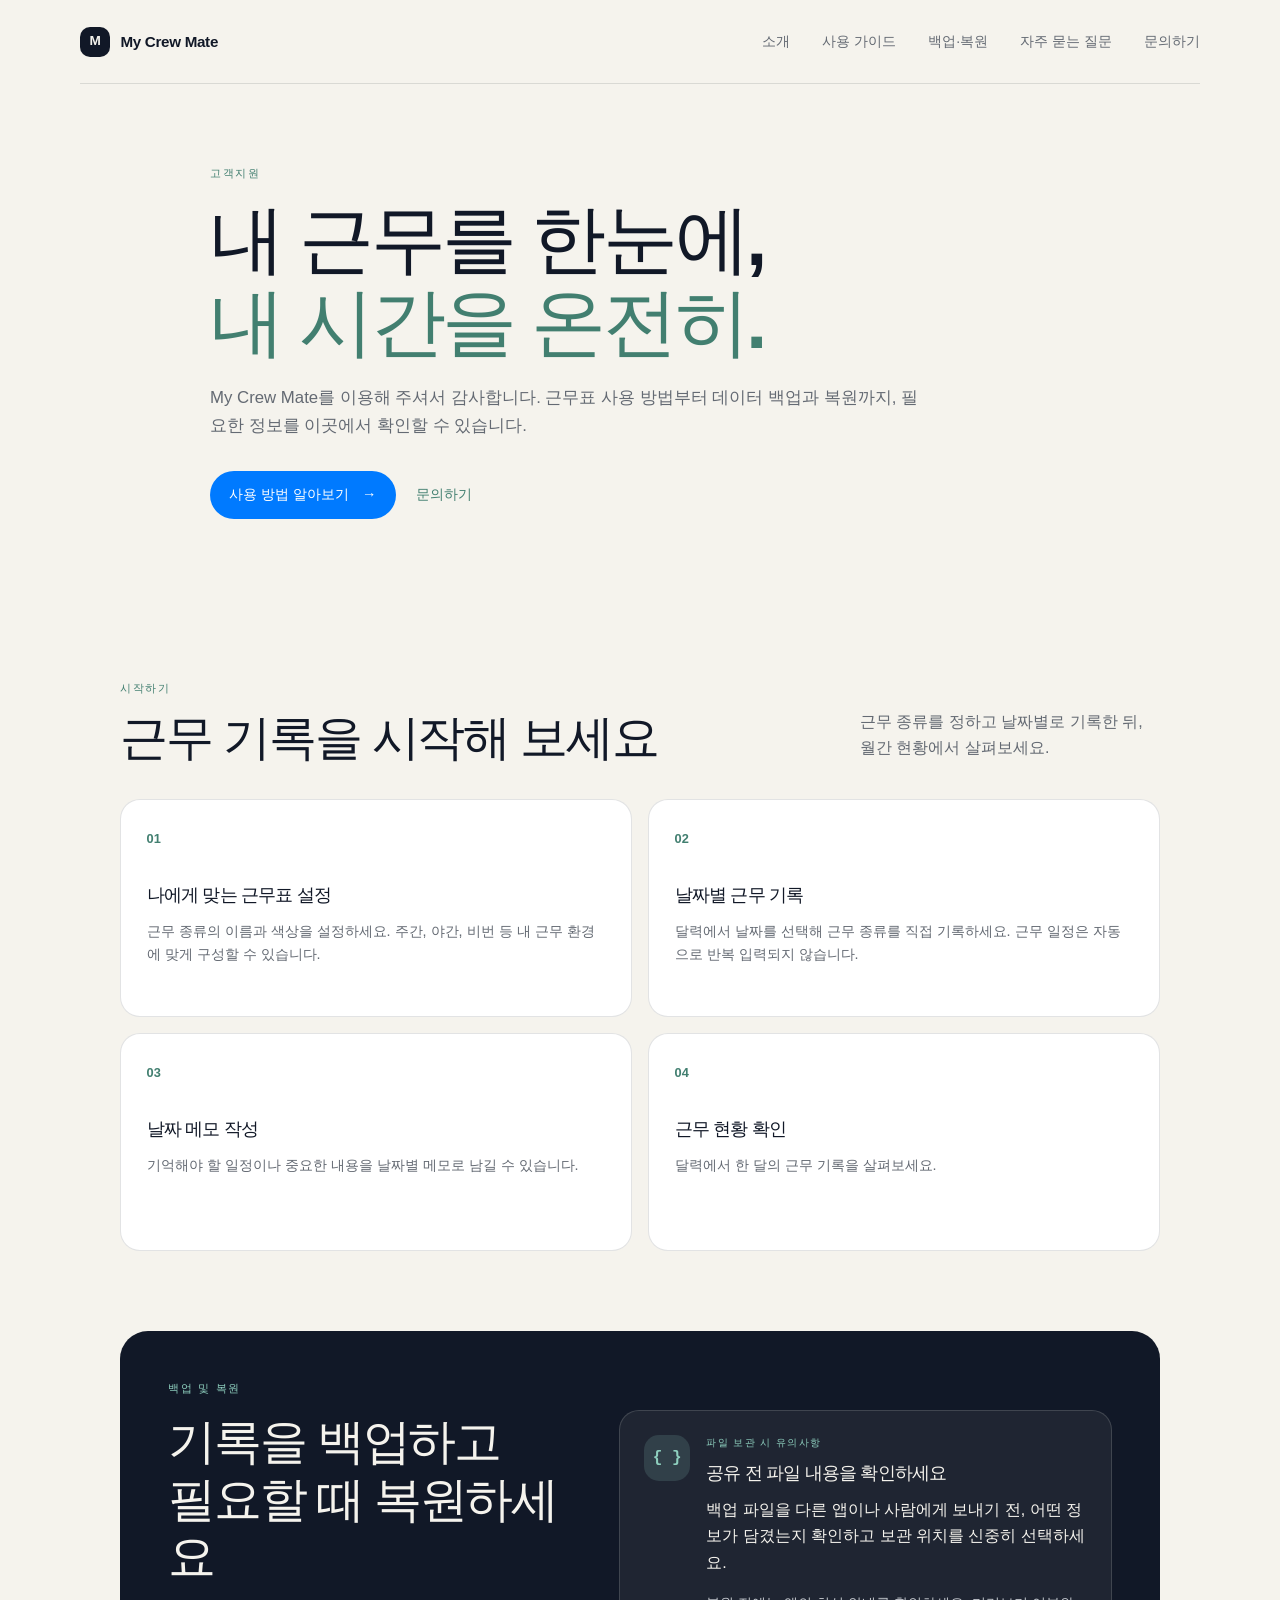
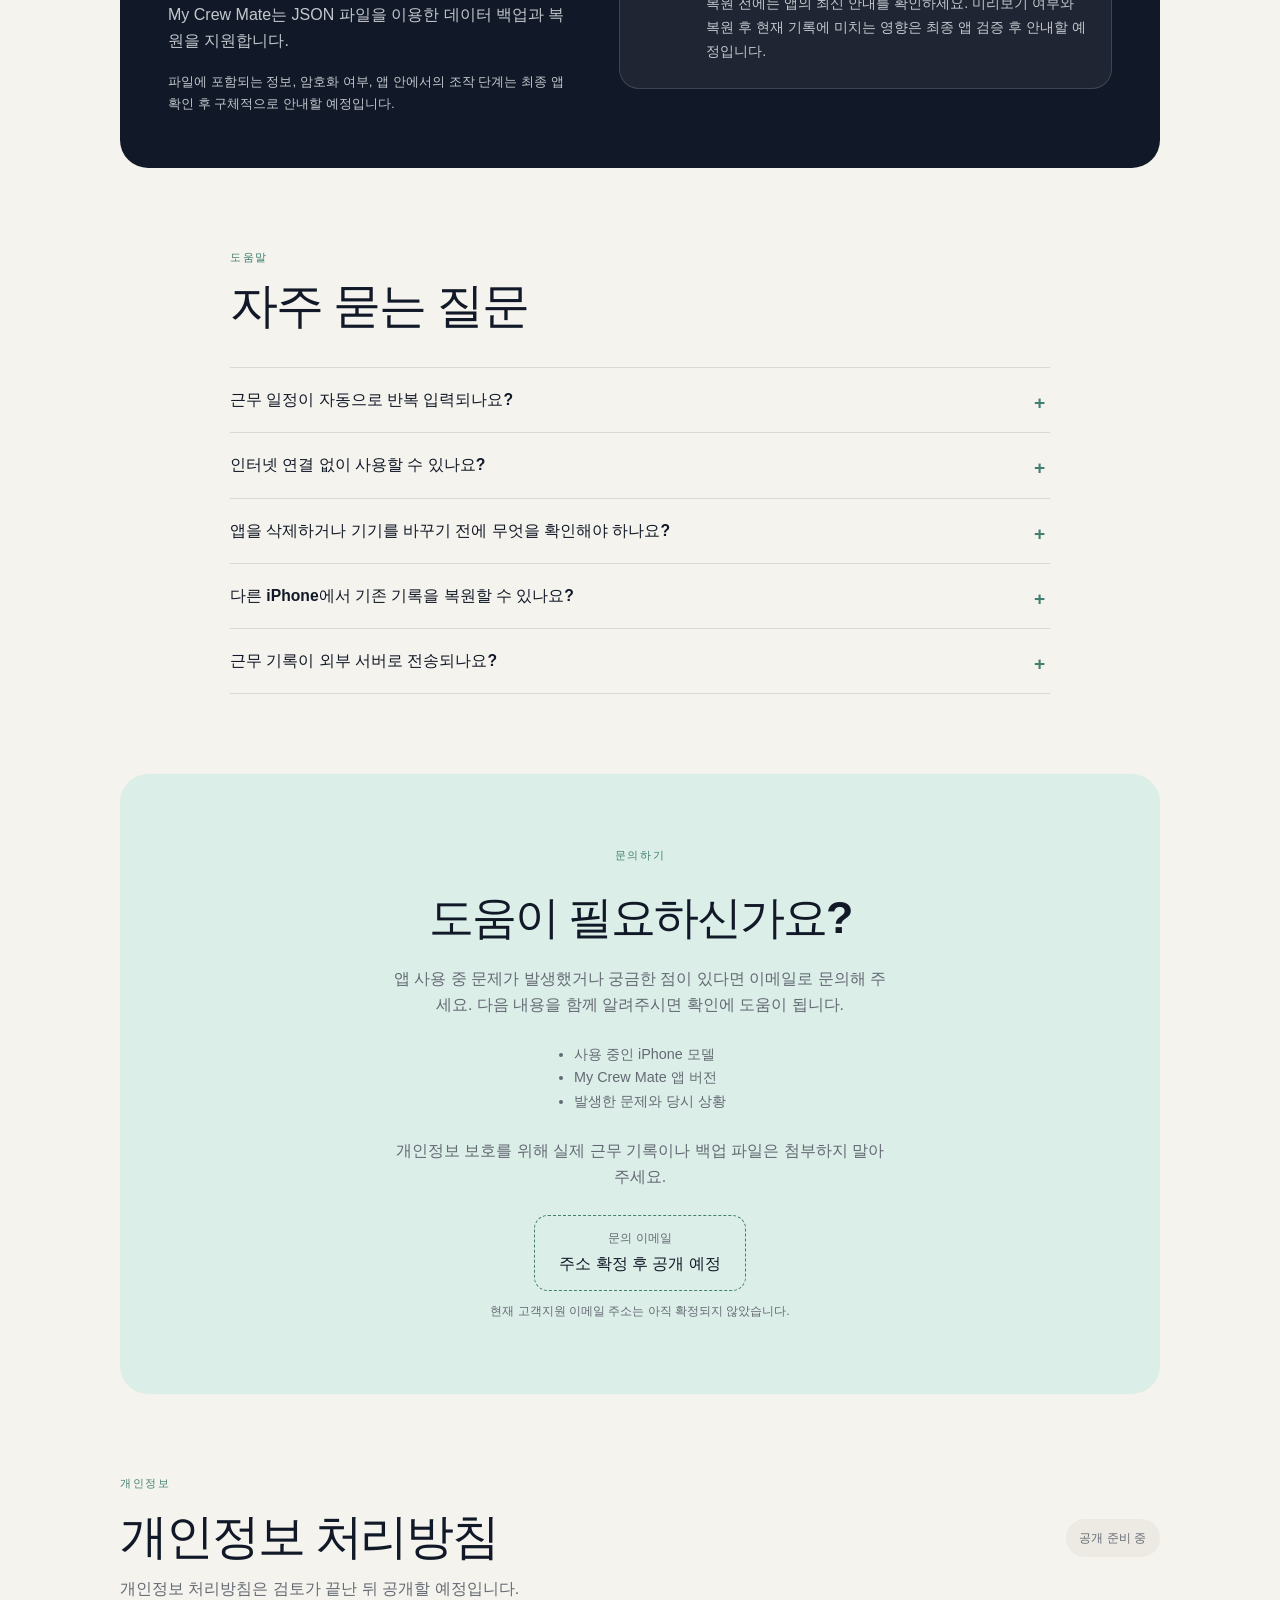
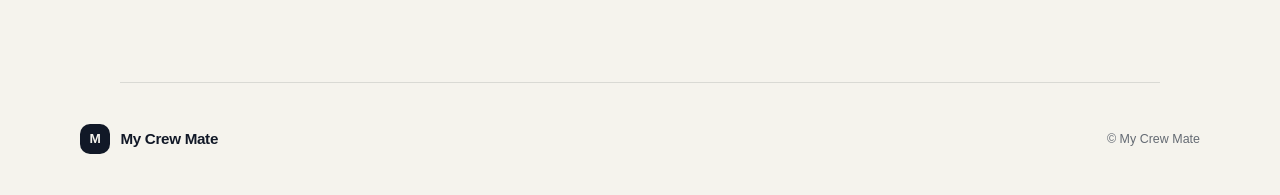
==== docs/index.html @ 354a3cb4 "Prepare Pages support site Co-authored-by: Copilot App <223556219+Copilot@users.noreply.github.com>" ====
<!doctype html>
<html lang="ko">
  <head>
    <meta charset="utf-8">
    <meta name="viewport" content="width=device-width, initial-scale=1">
    <meta name="theme-color" content="#111827">
    <meta name="description" content="My Crew Mate 사용 방법, JSON 백업·복원 안내와 고객지원 정보를 확인하세요.">
    <title>My Crew Mate 고객지원</title>
    <link rel="stylesheet" href="styles.css">
  </head>
  <body>
    <a class="skip-link" href="#main">본문으로 건너뛰기</a>
    <header class="site-header">
      <a class="brand" href="#intro" aria-label="My Crew Mate 고객지원 홈">
        <span class="brand-mark" aria-hidden="true">M</span>
        <span>My Crew Mate</span>
      </a>
      <nav aria-label="주요 메뉴">
        <a href="#intro">소개</a>
        <a href="#guide">사용 가이드</a>
        <a href="#backup">백업·복원</a>
        <a href="#faq">자주 묻는 질문</a>
        <a href="#support">문의하기</a>
      </nav>
    </header>

    <main id="main">
      <section class="hero section-shell" id="intro" aria-labelledby="intro-title">
        <div class="hero-copy">
          <p class="eyebrow">고객지원</p>
          <h1 id="intro-title">내 근무를 한눈에,<br><span>내 시간을 온전히.</span></h1>
          <p class="hero-description">
            My Crew Mate를 이용해 주셔서 감사합니다.
            근무표 사용 방법부터 데이터 백업과 복원까지, 필요한 정보를 이곳에서 확인할 수 있습니다.
          </p>
          <div class="hero-actions">
            <a class="button" href="#guide">사용 방법 알아보기 <span aria-hidden="true">→</span></a>
            <a class="text-link" href="#support">문의하기</a>
          </div>
        </div>
      </section>

      <section class="guide-section section-shell" id="guide" aria-labelledby="guide-title">
        <div class="section-heading">
          <div>
            <p class="eyebrow">시작하기</p>
            <h2 id="guide-title">근무 기록을 시작해 보세요</h2>
          </div>
          <p>근무 종류를 정하고 날짜별로 기록한 뒤, 월간 현황에서 살펴보세요.</p>
        </div>
        <div class="steps">
          <article class="step-card">
            <span class="step-number">01</span>
            <h3>나에게 맞는 근무표 설정</h3>
            <p>근무 종류의 이름과 색상을 설정하세요. 주간, 야간, 비번 등 내 근무 환경에 맞게 구성할 수 있습니다.</p>
          </article>
          <article class="step-card">
            <span class="step-number">02</span>
            <h3>날짜별 근무 기록</h3>
            <p>달력에서 날짜를 선택해 근무 종류를 직접 기록하세요. 근무 일정은 자동으로 반복 입력되지 않습니다.</p>
          </article>
          <article class="step-card">
            <span class="step-number">03</span>
            <h3>날짜 메모 작성</h3>
            <p>기억해야 할 일정이나 중요한 내용을 날짜별 메모로 남길 수 있습니다.</p>
          </article>
          <article class="step-card">
            <span class="step-number">04</span>
            <h3>근무 현황 확인</h3>
            <p>달력에서 한 달의 근무 기록을 살펴보세요.</p>
          </article>
        </div>
      </section>

      <section class="backup-section section-shell" id="backup" aria-labelledby="backup-title">
        <div class="backup-copy">
          <p class="eyebrow">백업 및 복원</p>
          <h2 id="backup-title">기록을 백업하고<br>필요할 때 복원하세요</h2>
          <p>My Crew Mate는 JSON 파일을 이용한 데이터 백업과 복원을 지원합니다.</p>
          <p class="verification-note">파일에 포함되는 정보, 암호화 여부, 앱 안에서의 조작 단계는 최종 앱 확인 후 구체적으로 안내할 예정입니다.</p>
        </div>
        <div class="backup-note">
          <span class="file-icon" aria-hidden="true">{ }</span>
          <div>
            <p class="note-label">파일 보관 시 유의사항</p>
            <h3>공유 전 파일 내용을 확인하세요</h3>
            <p>백업 파일을 다른 앱이나 사람에게 보내기 전, 어떤 정보가 담겼는지 확인하고 보관 위치를 신중히 선택하세요.</p>
            <p class="verification-note">복원 전에는 앱의 최신 안내를 확인하세요. 미리보기 여부와 복원 후 현재 기록에 미치는 영향은 최종 앱 검증 후 안내할 예정입니다.</p>
          </div>
        </div>
      </section>

      <section class="faq-section section-shell" id="faq" aria-labelledby="faq-title">
        <div class="section-heading">
          <div>
            <p class="eyebrow">도움말</p>
            <h2 id="faq-title">자주 묻는 질문</h2>
          </div>
        </div>
        <div class="faq-list">
          <details>
            <summary>근무 일정이 자동으로 반복 입력되나요?</summary>
            <p>아니요. 근무 일정은 자동으로 반복 입력되지 않으며, 사용자가 날짜별로 직접 기록합니다.</p>
          </details>
          <details>
            <summary>인터넷 연결 없이 사용할 수 있나요?</summary>
            <p>앱은 오프라인 기반 데이터 저장을 제공합니다. 인터넷 없이 사용할 수 있는 기능의 범위는 최종 앱에서 확인한 뒤 안내할 예정입니다.</p>
          </details>
          <details>
            <summary>앱을 삭제하거나 기기를 바꾸기 전에 무엇을 확인해야 하나요?</summary>
            <p>앱 삭제 또는 기기 변경 시 기록이 어떻게 처리되는지는 최종 앱 확인 후 안내할 예정입니다. 기록이 필요하다면 진행 전에 앱의 JSON 백업 기능과 완료 안내를 확인하세요.</p>
          </details>
          <details>
            <summary>다른 iPhone에서 기존 기록을 복원할 수 있나요?</summary>
            <p>JSON 파일을 이용한 백업 및 복원 기능을 제공합니다. 기기 간 파일 이동 방법과 복원 시 현재 기록에 미치는 영향은 앱의 최신 안내를 확인한 뒤 진행하세요.</p>
          </details>
          <details>
            <summary>근무 기록이 외부 서버로 전송되나요?</summary>
            <p>외부 서버 전송 여부는 앱과 연동 서비스의 최종 점검 후 확정하여 안내할 예정입니다. 현재는 전송 여부를 단정하지 않습니다.</p>
          </details>
        </div>
      </section>

      <section class="support-section section-shell" id="support" aria-labelledby="support-title">
        <p class="eyebrow">문의하기</p>
        <h2 id="support-title">도움이 필요하신가요?</h2>
        <p>앱 사용 중 문제가 발생했거나 궁금한 점이 있다면 이메일로 문의해 주세요. 다음 내용을 함께 알려주시면 확인에 도움이 됩니다.</p>
        <ul class="support-checklist">
          <li>사용 중인 iPhone 모델</li>
          <li>My Crew Mate 앱 버전</li>
          <li>발생한 문제와 당시 상황</li>
        </ul>
        <p>개인정보 보호를 위해 실제 근무 기록이나 백업 파일은 첨부하지 말아 주세요.</p>
        <div class="email-placeholder">
          <span>문의 이메일</span>
          <strong>주소 확정 후 공개 예정</strong>
        </div>
        <p class="placeholder-hint">현재 고객지원 이메일 주소는 아직 확정되지 않았습니다.</p>
      </section>

      <section class="privacy-section section-shell" id="privacy" aria-labelledby="privacy-title">
        <div>
          <p class="eyebrow">개인정보</p>
          <h2 id="privacy-title">개인정보 처리방침</h2>
          <p>개인정보 처리방침은 검토가 끝난 뒤 공개할 예정입니다.</p>
        </div>
        <span class="coming-soon" aria-disabled="true">공개 준비 중</span>
      </section>
    </main>

    <footer class="site-footer">
      <a class="brand" href="#intro">
        <span class="brand-mark" aria-hidden="true">M</span>
        <span>My Crew Mate</span>
      </a>
      <small>© My Crew Mate</small>
    </footer>
  </body>
</html>
---- docs/styles.css ----
:root {
  color-scheme: light dark;
  --page: #f5f3ed;
  --surface: #ffffff;
  --surface-muted: #eceae3;
  --text: #111827;
  --muted: #646a73;
  --line: rgba(17, 24, 39, 0.12);
  --accent: #427f70;
  --accent-soft: #dceee8;
  --button: #007aff;
  --shadow: 0 24px 70px rgba(17, 24, 39, 0.08);
  font-family: -apple-system, BlinkMacSystemFont, "Segoe UI", sans-serif;
  font-synthesis: none;
  text-rendering: optimizeLegibility;
}

* {
  box-sizing: border-box;
}

html {
  scroll-behavior: smooth;
}

body {
  margin: 0;
  background: var(--page);
  color: var(--text);
  line-height: 1.65;
}

a {
  color: inherit;
}

.skip-link {
  position: absolute;
  top: -5rem;
  left: 1rem;
  z-index: 2;
  padding: 0.75rem 1rem;
  border-radius: 0.75rem;
  background: var(--surface);
}

.skip-link:focus {
  top: 1rem;
}

.site-header,
.site-footer {
  display: flex;
  align-items: center;
  justify-content: space-between;
  width: min(1120px, calc(100% - 3rem));
  margin-inline: auto;
}

.site-header {
  min-height: 84px;
  border-bottom: 1px solid var(--line);
}

.brand {
  display: inline-flex;
  align-items: center;
  gap: 0.65rem;
  font-size: 0.95rem;
  font-weight: 700;
  letter-spacing: -0.02em;
  text-decoration: none;
}

.brand-mark {
  display: grid;
  width: 30px;
  height: 30px;
  place-items: center;
  border-radius: 10px;
  background: #111827;
  color: #f5f3ed;
  font-size: 0.85rem;
}

nav {
  display: flex;
  align-items: center;
  gap: clamp(1rem, 3vw, 2rem);
}

nav a,
.site-footer > a:not(.brand) {
  color: var(--muted);
  font-size: 0.88rem;
  text-decoration: none;
}

nav a:hover,
.site-footer > a:not(.brand):hover {
  color: var(--text);
}

.section-shell {
  width: min(1040px, calc(100% - 3rem));
  margin-inline: auto;
}

.hero {
  display: grid;
  min-height: 440px;
  max-width: 860px;
  grid-template-columns: minmax(0, 1fr);
  align-items: center;
  padding-block: 5rem;
}

.eyebrow,
.calendar-caption,
.note-label {
  margin: 0 0 1rem;
  color: var(--accent);
  font-size: 0.7rem;
  font-weight: 750;
  letter-spacing: 0.15em;
}

h1,
h2,
h3,
p {
  margin-top: 0;
}

h1,
h2,
h3 {
  letter-spacing: -0.045em;
}

h1 {
  margin-bottom: 1.25rem;
  font-size: clamp(2.7rem, 6vw, 4.7rem);
  line-height: 1.1;
}

h1 span {
  color: var(--accent);
}

.hero-description {
  max-width: 720px;
  margin-bottom: 2rem;
  color: var(--muted);
  font-size: 1.05rem;
}

.hero-actions {
  display: flex;
  align-items: center;
  flex-wrap: wrap;
  gap: 1.25rem;
}

.text-link {
  color: var(--accent);
  font-size: 0.9rem;
  font-weight: 650;
  text-decoration: none;
}

.text-link:hover {
  text-decoration: underline;
}

.button {
  display: inline-flex;
  min-height: 48px;
  align-items: center;
  gap: 0.8rem;
  padding: 0.7rem 1.2rem;
  border-radius: 999px;
  background: var(--button);
  color: #fff;
  font-size: 0.9rem;
  font-weight: 650;
  text-decoration: none;
}

.button:hover {
  filter: brightness(0.94);
}

.calendar-card {
  padding: 1.8rem;
  border: 1px solid var(--line);
  border-radius: 24px;
  background: var(--surface);
  box-shadow: var(--shadow);
  transform: rotate(2deg);
}

.calendar-top {
  display: flex;
  align-items: flex-start;
  justify-content: space-between;
  margin-bottom: 1.7rem;
}

.calendar-caption {
  display: block;
  margin-bottom: 0.35rem;
  font-size: 0.58rem;
}

.calendar-month {
  margin-bottom: 0;
  font-size: 1.3rem;
  font-weight: 700;
}

.calendar-icon {
  display: grid;
  width: 38px;
  height: 38px;
  place-items: center;
  border-radius: 14px;
  background: var(--accent-soft);
  color: var(--accent);
}

.calendar-grid {
  display: grid;
  grid-template-columns: repeat(7, 1fr);
  gap: 0.5rem 0.2rem;
  text-align: center;
}

.calendar-grid span {
  position: relative;
  display: grid;
  min-height: 34px;
  place-items: center;
  font-size: 0.78rem;
}

.calendar-grid span:nth-child(-n + 7) {
  min-height: 26px;
  color: var(--muted);
  font-size: 0.68rem;
}

.calendar-grid .muted {
  color: var(--muted);
  opacity: 0.45;
}

.calendar-grid .shift {
  border-radius: 50%;
  background: var(--accent-soft);
  color: var(--accent);
  font-weight: 700;
}

.calendar-grid i,
.calendar-note span {
  width: 5px;
  height: 5px;
  border-radius: 50%;
  background: var(--accent);
}

.calendar-grid i {
  position: absolute;
  bottom: 3px;
}

.calendar-note {
  display: flex;
  align-items: center;
  gap: 0.5rem;
  margin: 1.25rem 0 0;
  color: var(--muted);
  font-size: 0.75rem;
}

.intro {
  display: grid;
  grid-template-columns: 1fr 0.8fr;
  align-items: end;
  gap: 4rem;
  padding-block: 5rem;
  border-top: 1px solid var(--line);
}

.intro h2,
.section-heading h2,
.backup-copy h2,
.privacy-section h2 {
  margin-bottom: 0;
  font-size: clamp(2rem, 4vw, 3rem);
  line-height: 1.2;
}

.intro > p,
.section-heading > p,
.backup-copy > p:not(.eyebrow),
.privacy-section > div > p:not(.eyebrow) {
  max-width: 470px;
  margin-bottom: 0.3rem;
  color: var(--muted);
}

.guide-section,
.features,
.faq-section {
  padding-block: 5rem;
}

.section-heading {
  display: flex;
  align-items: end;
  justify-content: space-between;
  gap: 2rem;
  margin-bottom: 2rem;
}

.section-heading .eyebrow {
  margin-bottom: 0.7rem;
}

.section-heading > p {
  max-width: 300px;
}

.steps {
  display: grid;
  grid-template-columns: repeat(2, minmax(0, 1fr));
  gap: 1rem;
}

.step-card,
.feature-card {
  border: 1px solid var(--line);
  border-radius: 20px;
  background: var(--surface);
}

.step-card {
  min-height: 218px;
  padding: 1.6rem;
}

.step-number {
  display: inline-block;
  margin-bottom: 2rem;
  color: var(--accent);
  font-size: 0.8rem;
  font-weight: 750;
}

.step-card h3,
.feature-card h3,
.backup-note h3 {
  margin-bottom: 0.55rem;
  font-size: 1.12rem;
}

.step-card p,
.feature-card p,
.backup-note p:last-child {
  margin-bottom: 0;
  color: var(--muted);
  font-size: 0.9rem;
}

.features {
  border-top: 1px solid var(--line);
}

.feature-grid {
  display: grid;
  grid-template-columns: 1fr 1fr;
  gap: 1rem;
}

.feature-card {
  display: flex;
  min-height: 170px;
  align-items: flex-start;
  gap: 1rem;
  padding: 1.5rem;
}

.feature-symbol {
  display: grid;
  width: 40px;
  height: 40px;
  flex: 0 0 auto;
  place-items: center;
  border-radius: 14px;
  background: var(--accent-soft);
  color: var(--accent);
  font-size: 1.2rem;
}

.feature-card h3 {
  margin-top: 0.2rem;
}

.backup-section {
  display: grid;
  grid-template-columns: 0.9fr 1.1fr;
  align-items: center;
  gap: 3rem;
  padding: 3rem;
  border-radius: 28px;
  background: #111827;
  color: #f5f3ed;
}

.backup-copy .eyebrow {
  color: #8ecfbe;
}

.backup-copy > p:not(.eyebrow) {
  margin-top: 1rem;
  color: #c4c8ce;
}

.backup-copy .verification-note,
.backup-note .verification-note {
  font-size: 0.84rem;
}

.backup-note .verification-note {
  margin: 0.8rem 0 0;
  color: #c4c8ce;
}

.backup-note {
  display: flex;
  gap: 1rem;
  padding: 1.5rem;
  border: 1px solid rgba(245, 243, 237, 0.15);
  border-radius: 20px;
  background: rgba(245, 243, 237, 0.06);
}

.file-icon {
  display: grid;
  width: 46px;
  height: 46px;
  flex: 0 0 auto;
  place-items: center;
  border-radius: 15px;
  background: rgba(142, 207, 190, 0.16);
  color: #8ecfbe;
  font-family: ui-monospace, monospace;
  font-weight: 700;
}

.backup-note .note-label {
  margin-bottom: 0.5rem;
  color: #8ecfbe;
  font-size: 0.6rem;
}

.backup-note h3 {
  color: #f5f3ed;
}

.backup-note p:last-child {
  color: #c4c8ce;
}

.faq-section {
  max-width: 820px;
}

.faq-list {
  border-top: 1px solid var(--line);
}

.faq-list details {
  border-bottom: 1px solid var(--line);
}

.faq-list summary {
  position: relative;
  padding: 1.2rem 2rem 1.2rem 0;
  cursor: pointer;
  font-size: 0.98rem;
  font-weight: 650;
  list-style: none;
}

.faq-list summary::-webkit-details-marker {
  display: none;
}

.faq-list summary::after {
  position: absolute;
  right: 0.3rem;
  content: "+";
  color: var(--accent);
  font-size: 1.2rem;
}

.faq-list details[open] summary::after {
  content: "−";
}

.faq-list details p {
  max-width: 700px;
  margin: -0.25rem 0 1.3rem;
  color: var(--muted);
  font-size: 0.9rem;
}

.support-section {
  padding-block: 4.5rem;
  border-radius: 28px;
  background: var(--accent-soft);
  text-align: center;
}

.support-section h2 {
  margin-bottom: 0.7rem;
  font-size: clamp(2rem, 4vw, 2.8rem);
}

.support-section > p:not(.eyebrow, .placeholder-hint) {
  max-width: 500px;
  margin: 0 auto 1.5rem;
  color: var(--muted);
}

.support-checklist {
  display: inline-block;
  margin: 0 auto 1.5rem;
  padding-left: 1.25rem;
  color: var(--muted);
  font-size: 0.9rem;
  text-align: left;
}

.email-placeholder {
  display: inline-flex;
  flex-direction: column;
  gap: 0.15rem;
  padding: 0.8rem 1.5rem;
  border: 1px dashed var(--accent);
  border-radius: 14px;
  color: var(--text);
}

.email-placeholder span,
.placeholder-hint {
  color: var(--muted);
  font-size: 0.75rem;
}

.email-placeholder strong {
  font-size: 1rem;
}

.placeholder-hint {
  margin: 0.7rem 0 0;
}

.privacy-section {
  display: flex;
  align-items: center;
  justify-content: space-between;
  gap: 2rem;
  padding-block: 5rem;
  border-bottom: 1px solid var(--line);
}

.privacy-section h2 {
  margin-bottom: 0.6rem;
}

.privacy-section > div > p:not(.eyebrow) {
  margin-bottom: 0;
}

.back-link {
  display: inline-flex;
  align-items: center;
  gap: 0.4rem;
  margin-top: 1rem;
  color: var(--accent);
  font-size: 0.9rem;
  font-weight: 650;
  text-decoration: none;
}

.back-link:hover {
  text-decoration: underline;
}

.policy-main {
  padding-block: 4.5rem 5rem;
}

.policy-main > h1 {
  margin-bottom: 1.3rem;
  font-size: clamp(2.4rem, 5vw, 3.8rem);
}

.policy-introduction {
  max-width: 760px;
  margin-bottom: 1.8rem;
}

.policy-introduction p {
  margin-bottom: 0.8rem;
  color: var(--muted);
}

.policy-introduction p:last-child {
  margin-bottom: 0;
}

.draft-notice {
  padding: 1.3rem 1.5rem;
  border: 1px solid var(--line);
  border-left: 4px solid var(--accent);
  border-radius: 12px;
  background: var(--surface);
}

.draft-notice strong {
  color: var(--accent);
}

.draft-notice p {
  margin: 0.35rem 0 0;
  color: var(--muted);
}

.draft-notice ul,
.policy-content ul {
  display: grid;
  gap: 0.45rem;
  margin: 0.9rem 0 0;
  padding-left: 1.25rem;
  color: var(--muted);
}

.policy-content ul {
  gap: 0.6rem;
  margin-block: 1rem;
}

.policy-content {
  max-width: 760px;
  margin-top: 2rem;
}

.policy-content section {
  padding-block: 1.5rem;
  border-bottom: 1px solid var(--line);
}

.policy-content h2 {
  margin-bottom: 0.65rem;
  font-size: 1.2rem;
}

.policy-content p {
  margin-bottom: 0;
  color: var(--muted);
}

.policy-content p + p {
  margin-top: 0.7rem;
}

.policy-content li {
  padding-left: 0.15rem;
}

.policy-content .verification-callout {
  margin-block: 1rem;
  padding: 1rem 1.15rem;
  border: 1px solid var(--line);
  border-left: 3px solid var(--accent);
  border-radius: 12px;
  background: var(--surface);
}

.policy-content .verification-callout p {
  margin: 0.45rem 0 0;
}

.verification-label {
  display: inline-block;
  margin-left: 0.35rem;
  color: var(--accent);
  font-size: 0.78rem;
  font-weight: 650;
}

.policy-content strong {
  color: var(--text);
}

.policy-content .policy-small {
  font-size: 0.83rem;
}

.coming-soon {
  flex: 0 0 auto;
  padding: 0.55rem 0.85rem;
  border-radius: 999px;
  background: var(--surface-muted);
  color: var(--muted);
  font-size: 0.78rem;
}

.site-footer {
  min-height: 112px;
  gap: 1rem;
}

.site-footer p,
.site-footer small {
  margin-bottom: 0;
  color: var(--muted);
  font-size: 0.78rem;
}

@media (prefers-color-scheme: dark) {
  :root {
    --page: #111827;
    --surface: #1b2433;
    --surface-muted: #283445;
    --text: #f5f3ed;
    --muted: #b6bdc7;
    --line: rgba(245, 243, 237, 0.14);
    --accent: #8ecfbe;
    --accent-soft: #263d3b;
    --shadow: 0 24px 70px rgba(0, 0, 0, 0.22);
  }

  .brand-mark {
    background: #f5f3ed;
    color: #111827;
  }

  .backup-section {
    border: 1px solid var(--line);
  }

  .support-section {
    color: var(--text);
  }
}

@media (max-width: 700px) {
  .site-header,
  .site-footer,
  .section-shell {
    width: min(560px, calc(100% - 2rem));
  }

  .site-header {
    min-height: 72px;
    flex-wrap: wrap;
    gap: 0.6rem;
    padding-block: 0.8rem;
  }

  nav {
    width: 100%;
    flex-wrap: wrap;
    justify-content: flex-start;
    gap: 0.35rem 1rem;
  }

  nav a {
    flex: 0 0 auto;
    font-size: 0.78rem;
  }

  .hero {
    min-height: unset;
    grid-template-columns: 1fr;
    gap: 3rem;
    padding-block: 4rem 3.5rem;
  }

  h1 {
    font-size: clamp(2rem, 8vw, 3rem);
  }

  .calendar-card {
    width: min(100%, 390px);
    justify-self: center;
  }

  .intro {
    grid-template-columns: 1fr;
    gap: 1.2rem;
    padding-block: 3.5rem;
  }

  .guide-section,
  .features,
  .faq-section {
    padding-block: 3.5rem;
  }

  .section-heading {
    display: block;
  }

  .section-heading > p {
    margin-top: 0.8rem;
  }

  .steps,
  .feature-grid,
  .backup-section {
    grid-template-columns: 1fr;
  }

  .step-card {
    min-height: 0;
  }

  .step-number {
    margin-bottom: 1.2rem;
  }

  .backup-section {
    gap: 1.5rem;
    padding: 1.5rem;
    border-radius: 22px;
  }

  .support-section {
    padding: 3.5rem 1rem;
  }

  .privacy-section {
    align-items: flex-start;
    flex-direction: column;
    gap: 1rem;
    padding-block: 3.5rem;
  }

  .site-footer {
    align-items: flex-start;
    flex-direction: column;
    padding-block: 1.5rem;
  }
}

@media (prefers-reduced-motion: reduce) {
  html {
    scroll-behavior: auto;
  }
}
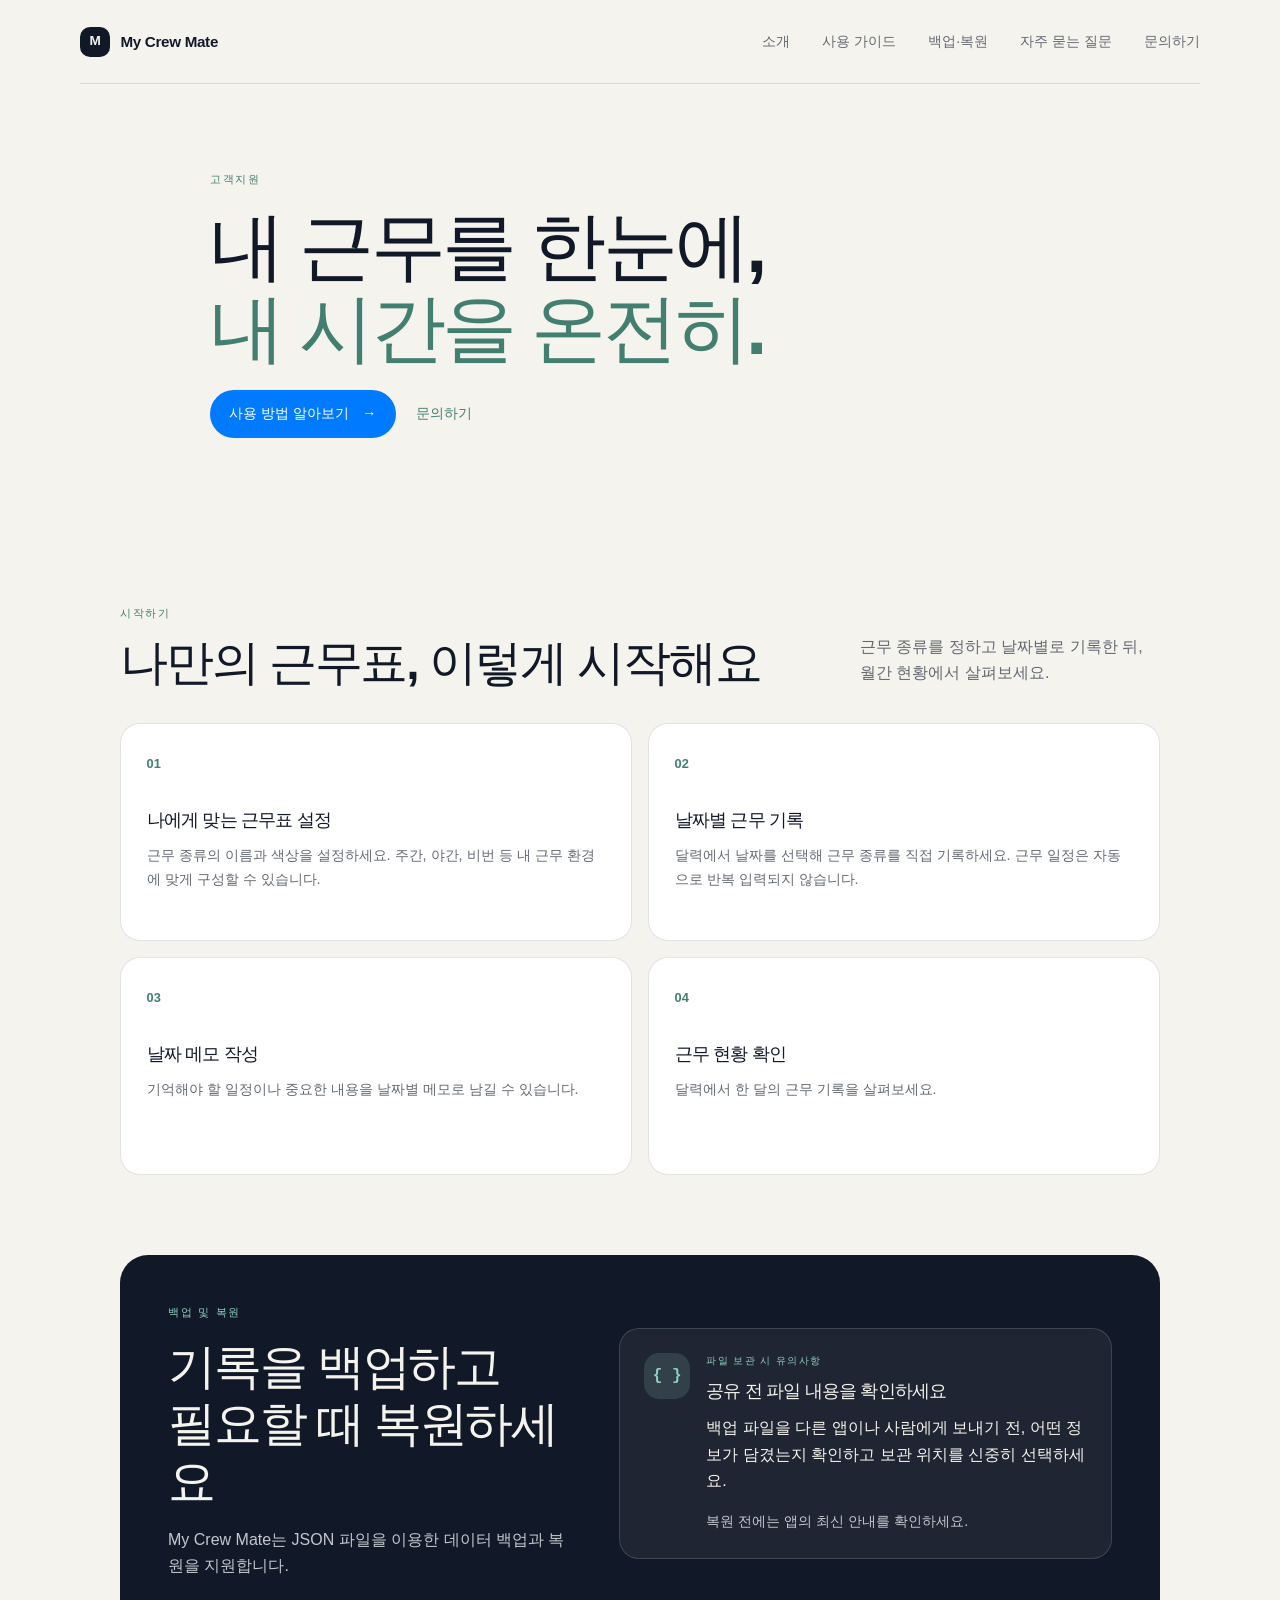
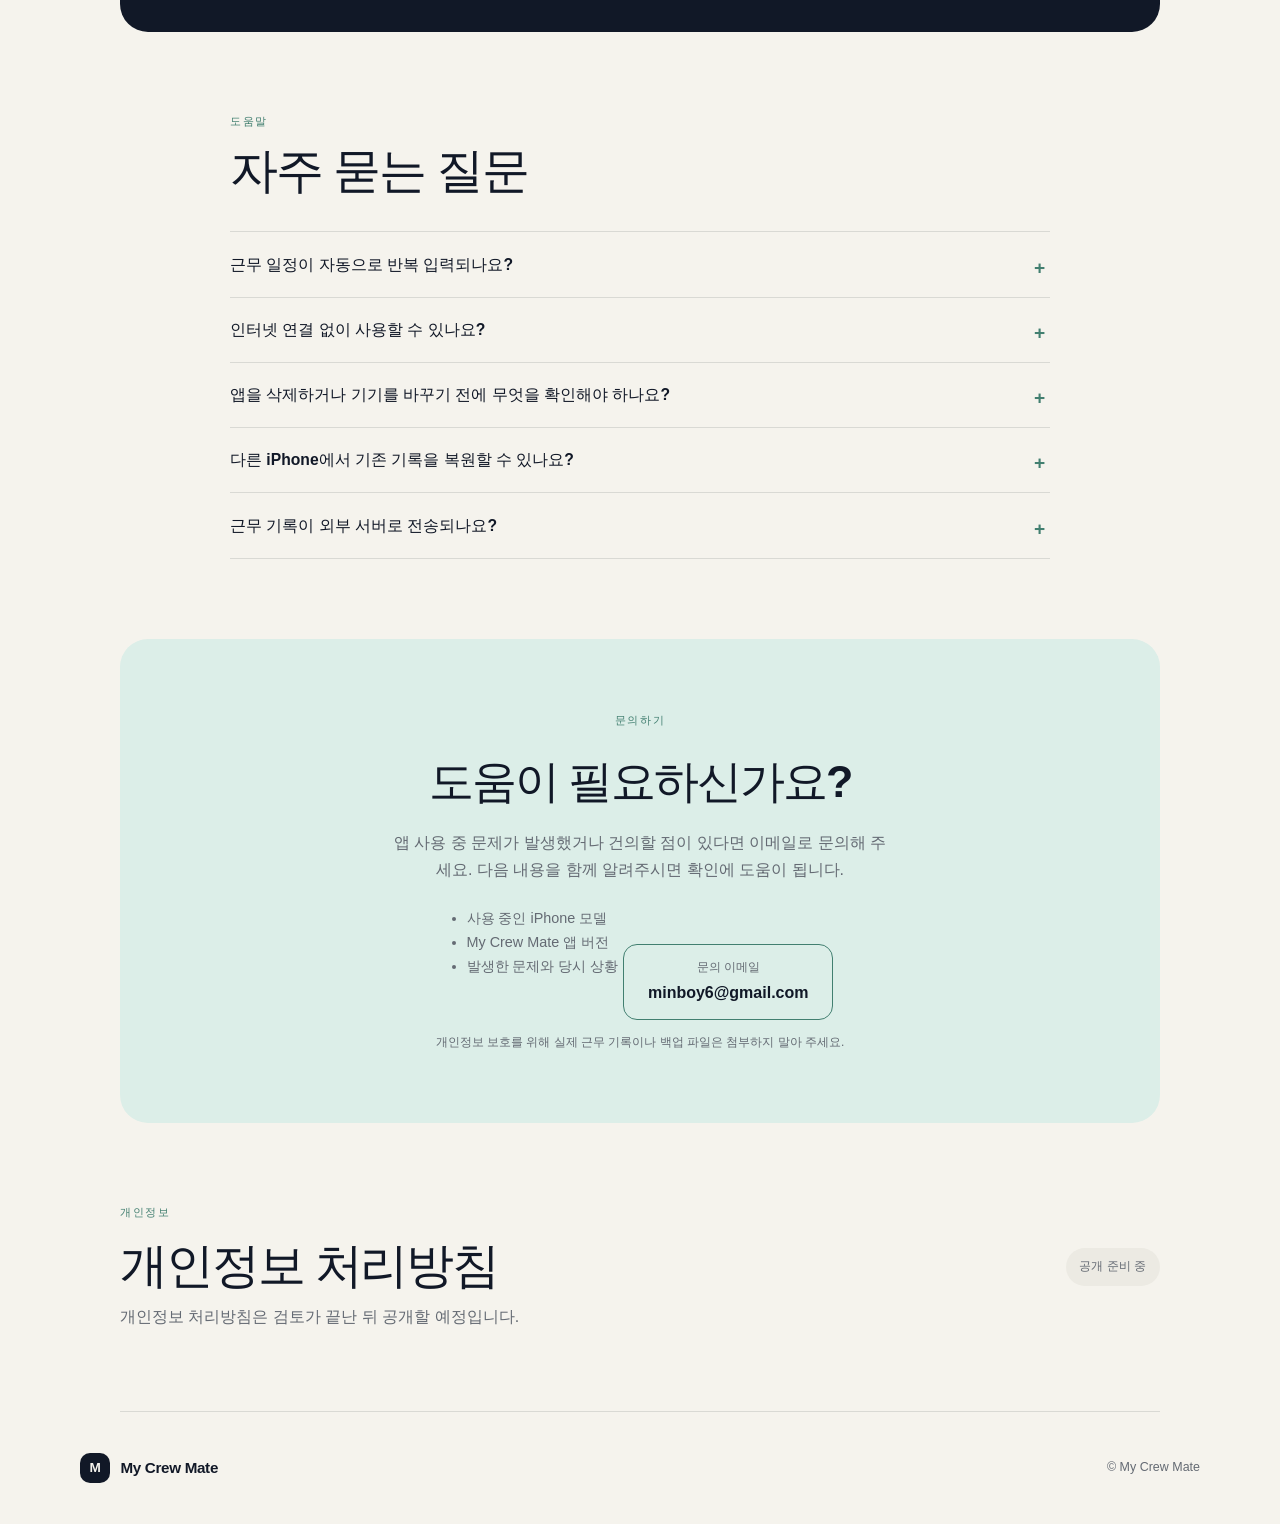
==== commit eeab9e31: "content: refine support site copy and publish contact email" ====
--- a/docs/index.html
+++ b/docs/index.html
@@ -29,10 +29,6 @@
         <div class="hero-copy">
           <p class="eyebrow">고객지원</p>
           <h1 id="intro-title">내 근무를 한눈에,<br><span>내 시간을 온전히.</span></h1>
-          <p class="hero-description">
-            My Crew Mate를 이용해 주셔서 감사합니다.
-            근무표 사용 방법부터 데이터 백업과 복원까지, 필요한 정보를 이곳에서 확인할 수 있습니다.
-          </p>
           <div class="hero-actions">
             <a class="button" href="#guide">사용 방법 알아보기 <span aria-hidden="true">→</span></a>
             <a class="text-link" href="#support">문의하기</a>
@@ -44,7 +40,7 @@
         <div class="section-heading">
           <div>
             <p class="eyebrow">시작하기</p>
-            <h2 id="guide-title">근무 기록을 시작해 보세요</h2>
+            <h2 id="guide-title">나만의 근무표, 이렇게 시작해요</h2>
           </div>
           <p>근무 종류를 정하고 날짜별로 기록한 뒤, 월간 현황에서 살펴보세요.</p>
         </div>
@@ -77,7 +73,6 @@
           <p class="eyebrow">백업 및 복원</p>
           <h2 id="backup-title">기록을 백업하고<br>필요할 때 복원하세요</h2>
           <p>My Crew Mate는 JSON 파일을 이용한 데이터 백업과 복원을 지원합니다.</p>
-          <p class="verification-note">파일에 포함되는 정보, 암호화 여부, 앱 안에서의 조작 단계는 최종 앱 확인 후 구체적으로 안내할 예정입니다.</p>
         </div>
         <div class="backup-note">
           <span class="file-icon" aria-hidden="true">{ }</span>
@@ -85,7 +80,7 @@
             <p class="note-label">파일 보관 시 유의사항</p>
             <h3>공유 전 파일 내용을 확인하세요</h3>
             <p>백업 파일을 다른 앱이나 사람에게 보내기 전, 어떤 정보가 담겼는지 확인하고 보관 위치를 신중히 선택하세요.</p>
-            <p class="verification-note">복원 전에는 앱의 최신 안내를 확인하세요. 미리보기 여부와 복원 후 현재 기록에 미치는 영향은 최종 앱 검증 후 안내할 예정입니다.</p>
+            <p>복원 전에는 앱의 최신 안내를 확인하세요.</p>
           </div>
         </div>
       </section>
@@ -104,11 +99,11 @@
           </details>
           <details>
             <summary>인터넷 연결 없이 사용할 수 있나요?</summary>
-            <p>앱은 오프라인 기반 데이터 저장을 제공합니다. 인터넷 없이 사용할 수 있는 기능의 범위는 최종 앱에서 확인한 뒤 안내할 예정입니다.</p>
+            <p>네. 근무 일정과 날짜별 메모는 기기 내부에 저장되므로 인터넷 연결 없이 기록하고 확인할 수 있습니다.</p>
           </details>
           <details>
             <summary>앱을 삭제하거나 기기를 바꾸기 전에 무엇을 확인해야 하나요?</summary>
-            <p>앱 삭제 또는 기기 변경 시 기록이 어떻게 처리되는지는 최종 앱 확인 후 안내할 예정입니다. 기록이 필요하다면 진행 전에 앱의 JSON 백업 기능과 완료 안내를 확인하세요.</p>
+            <p>앱을 삭제하거나 기기를 바꾸기 전에 설정에서 JSON 백업 파일을 내보내 안전한 외부 위치에 보관하세요. 별도로 보관한 백업 파일이 없으면 기존 기록을 복구하지 못할 수 있습니다.</p>
           </details>
           <details>
             <summary>다른 iPhone에서 기존 기록을 복원할 수 있나요?</summary>
@@ -116,7 +111,7 @@
           </details>
           <details>
             <summary>근무 기록이 외부 서버로 전송되나요?</summary>
-            <p>외부 서버 전송 여부는 앱과 연동 서비스의 최종 점검 후 확정하여 안내할 예정입니다. 현재는 전송 여부를 단정하지 않습니다.</p>
+            <p>My Crew Mate는 근무 기록을 기기 내부에 저장하며, 개발자가 운영하는 서버로 자동 전송하지 않습니다. 사용자가 백업 파일을 내보내면 선택한 외부 저장 위치에 보관될 수 있습니다.</p>
           </details>
         </div>
       </section>
@@ -124,18 +119,17 @@
       <section class="support-section section-shell" id="support" aria-labelledby="support-title">
         <p class="eyebrow">문의하기</p>
         <h2 id="support-title">도움이 필요하신가요?</h2>
-        <p>앱 사용 중 문제가 발생했거나 궁금한 점이 있다면 이메일로 문의해 주세요. 다음 내용을 함께 알려주시면 확인에 도움이 됩니다.</p>
+        <p>앱 사용 중 문제가 발생했거나 건의할 점이 있다면 이메일로 문의해 주세요. 다음 내용을 함께 알려주시면 확인에 도움이 됩니다.</p>
         <ul class="support-checklist">
           <li>사용 중인 iPhone 모델</li>
           <li>My Crew Mate 앱 버전</li>
           <li>발생한 문제와 당시 상황</li>
         </ul>
-        <p>개인정보 보호를 위해 실제 근무 기록이나 백업 파일은 첨부하지 말아 주세요.</p>
-        <div class="email-placeholder">
+        <div class="email-card">
           <span>문의 이메일</span>
-          <strong>주소 확정 후 공개 예정</strong>
+          <a href="mailto:minboy6@gmail.com">minboy6@gmail.com</a>
         </div>
-        <p class="placeholder-hint">현재 고객지원 이메일 주소는 아직 확정되지 않았습니다.</p>
+        <p class="support-privacy-note">개인정보 보호를 위해 실제 근무 기록이나 백업 파일은 첨부하지 말아 주세요.</p>
       </section>
 
       <section class="privacy-section section-shell" id="privacy" aria-labelledby="privacy-title">
--- a/docs/styles.css
+++ b/docs/styles.css
@@ -530,7 +530,7 @@
   font-size: clamp(2rem, 4vw, 2.8rem);
 }
 
-.support-section > p:not(.eyebrow, .placeholder-hint) {
+.support-section > p:not(.eyebrow, .support-privacy-note) {
   max-width: 500px;
   margin: 0 auto 1.5rem;
   color: var(--muted);
@@ -545,28 +545,39 @@
   text-align: left;
 }
 
-.email-placeholder {
+.email-card {
   display: inline-flex;
   flex-direction: column;
   gap: 0.15rem;
   padding: 0.8rem 1.5rem;
-  border: 1px dashed var(--accent);
+  border: 1px solid var(--accent);
   border-radius: 14px;
   color: var(--text);
 }
 
-.email-placeholder span,
-.placeholder-hint {
+.email-card span {
   color: var(--muted);
   font-size: 0.75rem;
 }
 
-.email-placeholder strong {
+.email-card a {
+  color: var(--text);
   font-size: 1rem;
-}
-
-.placeholder-hint {
-  margin: 0.7rem 0 0;
+  font-weight: 700;
+  text-decoration: none;
+}
+
+.email-card a:hover,
+.email-card a:focus-visible {
+  text-decoration: underline;
+}
+
+.support-privacy-note {
+  max-width: 540px;
+  margin: 0.8rem auto 0;
+  color: var(--muted);
+  font-size: 0.75rem;
+  line-height: 1.5;
 }
 
 .privacy-section {
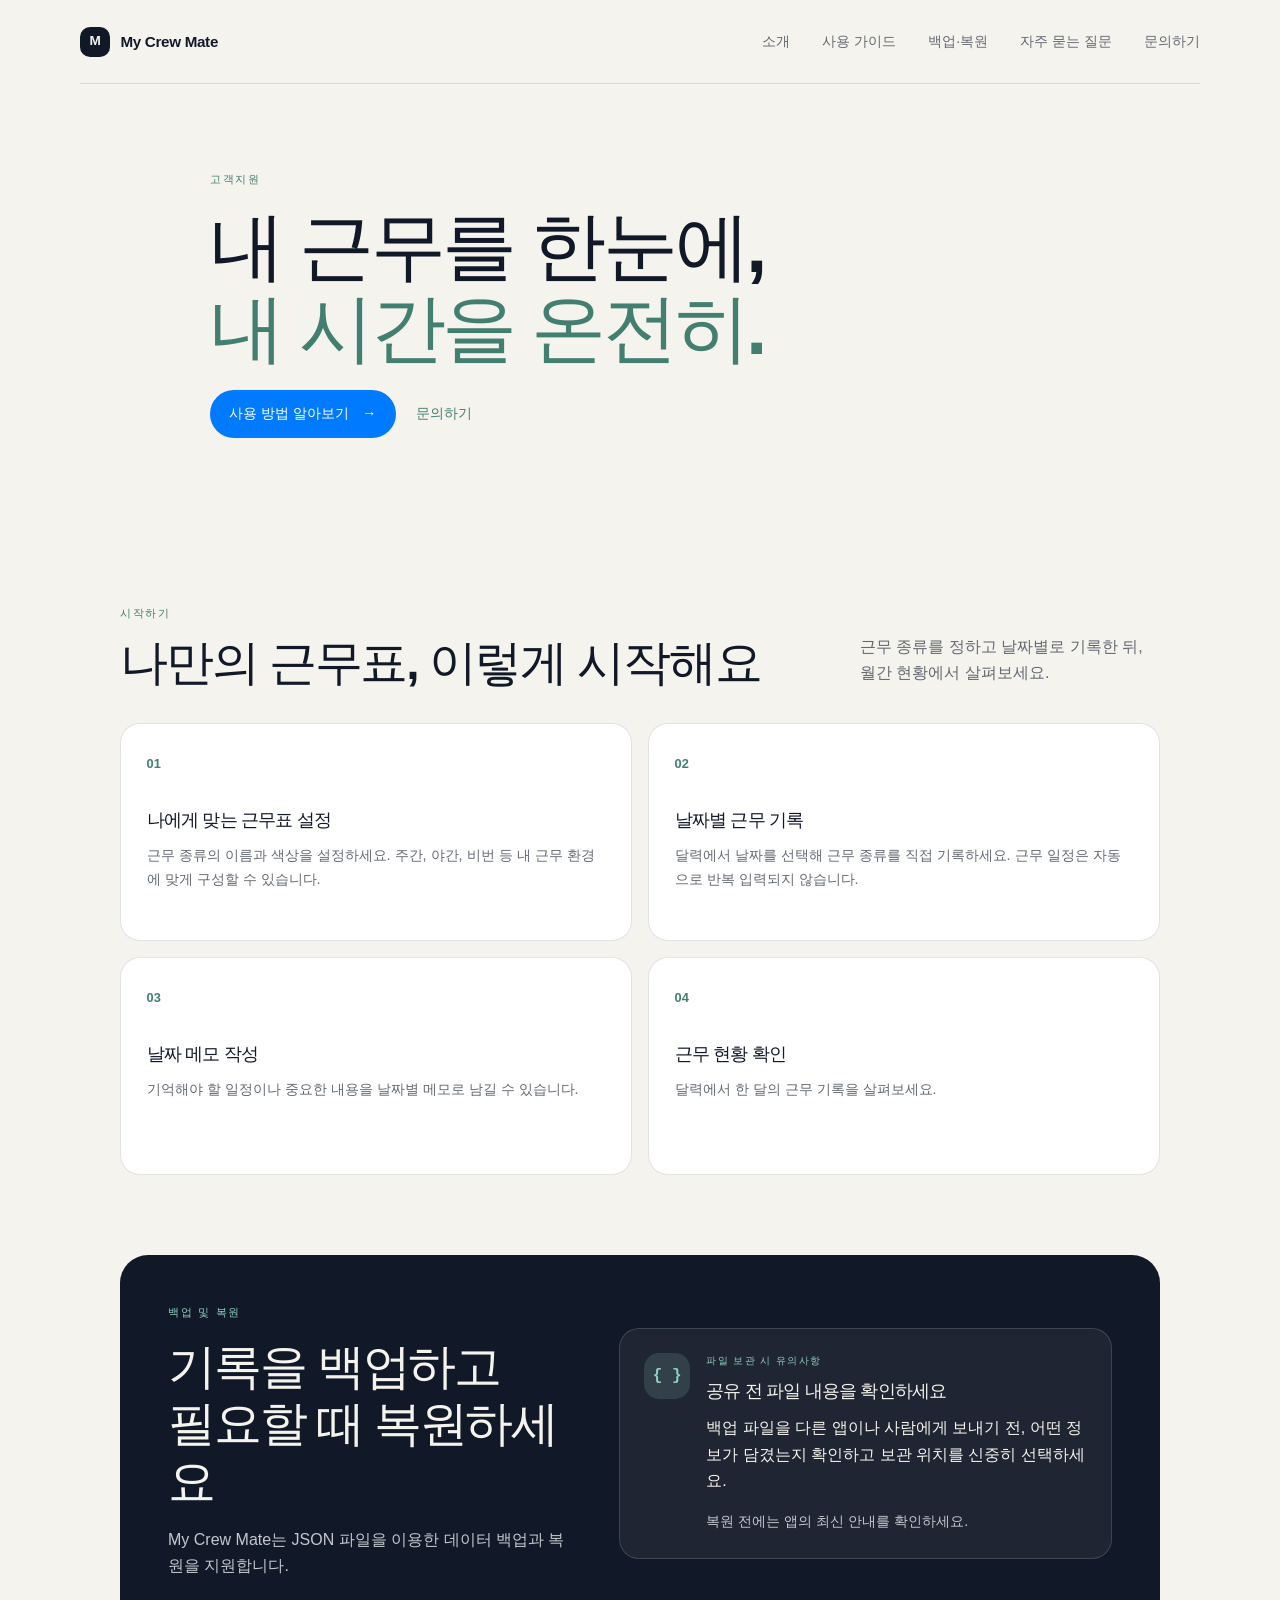
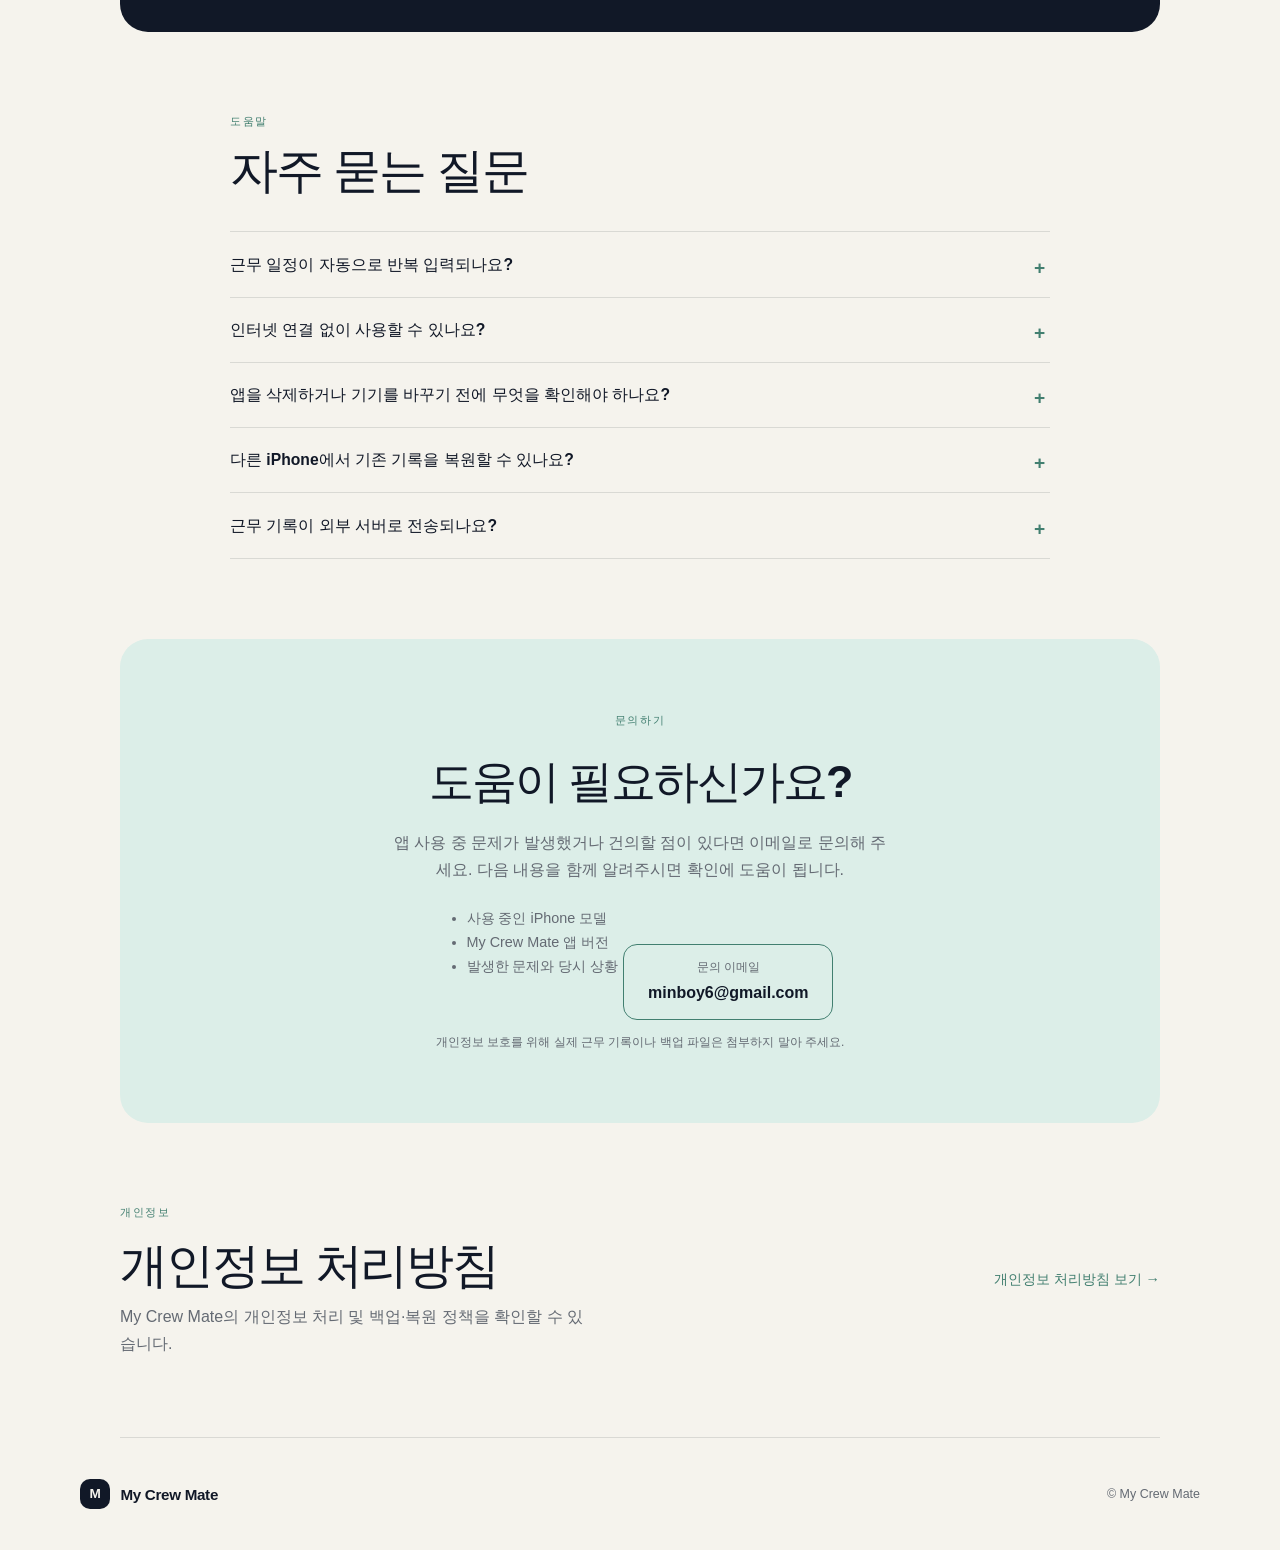
==== commit 632c1e24: "Link published privacy policy on support homepage" ====
--- a/docs/index.html
+++ b/docs/index.html
@@ -136,9 +136,9 @@
         <div>
           <p class="eyebrow">개인정보</p>
           <h2 id="privacy-title">개인정보 처리방침</h2>
-          <p>개인정보 처리방침은 검토가 끝난 뒤 공개할 예정입니다.</p>
+          <p>My Crew Mate의 개인정보 처리 및 백업·복원 정책을 확인할 수 있습니다.</p>
         </div>
-        <span class="coming-soon" aria-disabled="true">공개 준비 중</span>
+        <a class="text-link" href="privacy.html">개인정보 처리방침 보기 <span aria-hidden="true">→</span></a>
       </section>
     </main>
 
